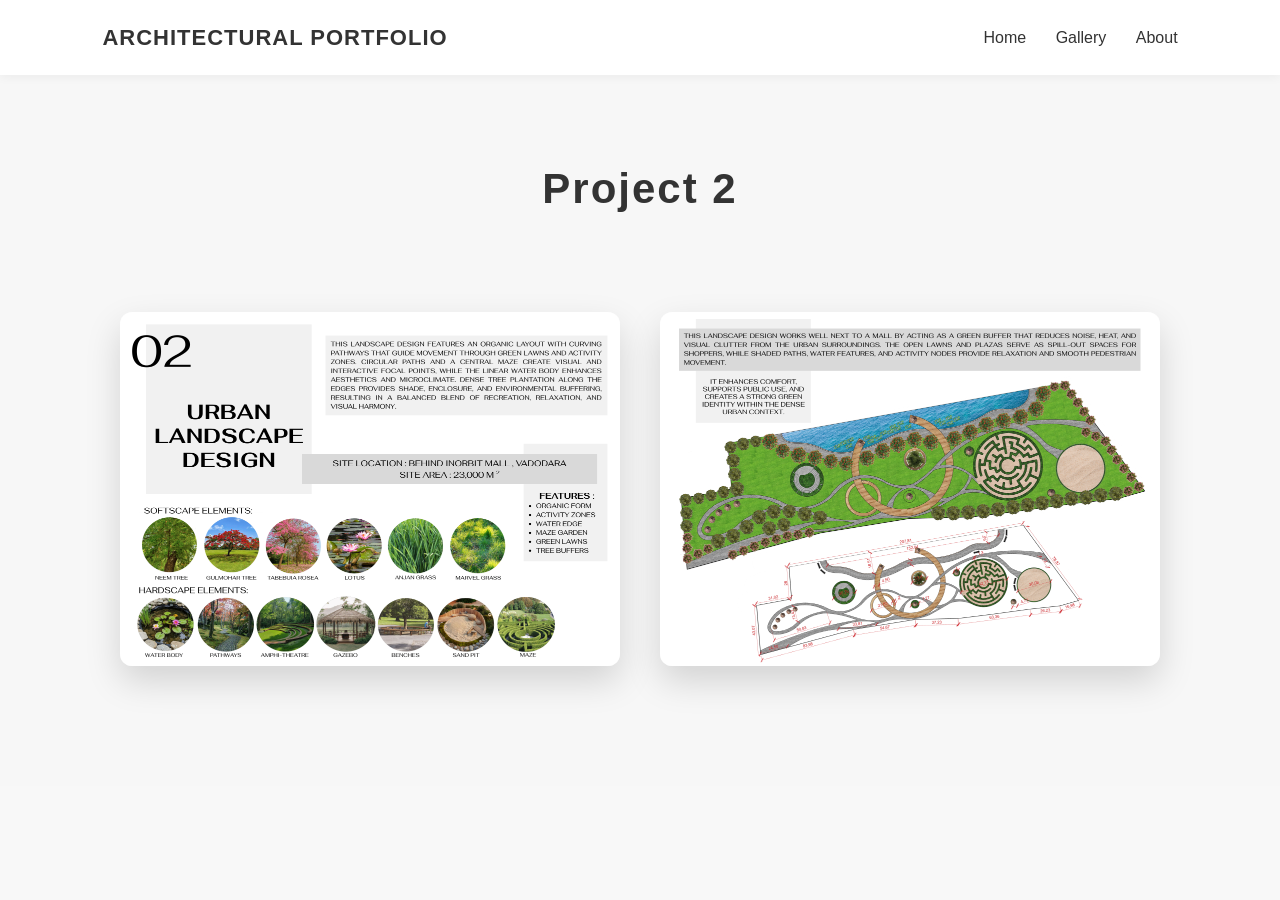
==== project1.html @ 454109f7 "Add files via upload" ====
<!DOCTYPE html>
<html lang="en">
<head>
<meta charset="UTF-8">
<title>Project 2</title>
<link rel="stylesheet" href="style.css">

<style>

/* gallery layout */
.project-gallery{
  display:flex;
  gap:40px;
  justify-content:center;
  padding:40px;
}

.project-gallery img{
  width:500px;
  border-radius:12px;
  cursor:pointer;
  transition:0.3s;
}

.project-gallery img:hover{
  transform:scale(1.03);
}

/* fullscreen viewer */

.lightbox{
  display:none;
  position:fixed;
  z-index:1000;
  left:0;
  top:0;
  width:100%;
  height:100%;
  background:rgba(0,0,0,0.9);
  justify-content:center;
  align-items:center;
}

.lightbox img{
  max-width:90%;
  max-height:90%;
}

.close{
  position:absolute;
  top:30px;
  right:50px;
  font-size:40px;
  color:white;
  cursor:pointer;
}

</style>

</head>

<body>

<header>
  <div class="logo">ARCHITECTURAL PORTFOLIO</div>
  <nav>
    <a href="index.html">Home</a>
    <a href="gallery.html">Gallery</a>
    <a href="index.html#about">About</a>
  </nav>
</header>

<section class="project-page">

<h1>Project 2</h1>

<div class="project-gallery">

<img src="PROJECT 02 - 01.png" onclick="openImage(this)">
<img src="PROJECT 1 PG-02.png" onclick="openImage(this)">

</div>

</section>


<!-- FULLSCREEN VIEWER -->

<div id="lightbox" class="lightbox">
<span class="close" onclick="closeImage()">&times;</span>
<img id="lightboxImg">
</div>


<script>

function openImage(img){
  document.getElementById("lightbox").style.display="flex";
  document.getElementById("lightboxImg").src=img.src;
}

function closeImage(){
  document.getElementById("lightbox").style.display="none";
}

</script>

</body>
</html>
---- style.css ----
/* =============================== */
/* GLOBAL RESET */
/* =============================== */

* {
  margin: 0;
  padding: 0;
  box-sizing: border-box;
}

body {
  font-family: 'Poppins', sans-serif;
  background: #f5f7f9;
  color: #111;
  scroll-behavior: smooth;
}

/* =============================== */
/* HEADER */
/* =============================== */

header {
  display: flex;
  justify-content: space-between;
  align-items: center;
  padding: 25px 8%;
  background: white;
  position: sticky;
  top: 0;
  z-index: 1000;
  box-shadow: 0 5px 20px rgba(0,0,0,0.05);
}

.logo {
  font-size: 22px;
  font-weight: 600;
  letter-spacing: 1px;
}

nav a {
  margin-left: 30px;
  text-decoration: none;
  color: #111;
  font-weight: 500;
  position: relative;
  transition: 0.3s ease;
}

nav a::after {
  content: "";
  position: absolute;
  width: 0%;
  height: 2px;
  left: 0;
  bottom: -5px;
  background: #2e5e6b;
  transition: 0.3s;
}

nav a:hover::after {
  width: 100%;
}

.active {
  color: #2e5e6b;
  font-weight: 600;
}

/* =============================== */
/* HERO SECTION */
/* =============================== */

.hero {
  height: 95vh;
  background: linear-gradient(rgba(0,0,0,0.45), rgba(0,0,0,0.45)),
              url("hero.jpg") center/cover no-repeat;
  display: flex;
  justify-content: center;
  align-items: center;
  text-align: center;
  color: white;
}

.hero-content {
  max-width: 800px;
}

.hero h1 {
  font-size: 55px;
  letter-spacing: 3px;
  font-weight: 700;
}

.hero p {
  margin-top: 20px;
  font-size: 18px;
  opacity: 0.9;
}

.hero button {
  margin-top: 30px;
  padding: 14px 30px;
  background: #2e5e6b;
  border: none;
  color: white;
  font-weight: 500;
  border-radius: 40px;
  cursor: pointer;
  transition: 0.3s ease;
}

.hero button:hover {
  background: #1e3f47;
  transform: translateY(-3px);
}

/* =============================== */
/* ABOUT SECTION */
/* =============================== */

.about {
  padding: 100px 15%;
  text-align: center;
  background: white;
}

.about h2 {
  font-size: 40px;
  margin-bottom: 30px;
}

.about p {
  line-height: 1.8;
  color: #555;
  font-size: 16px;
  max-width: 800px;
  margin: auto;
}

.about button {
  margin-top: 40px;
  padding: 12px 28px;
  border-radius: 30px;
  border: 2px solid #2e5e6b;
  background: transparent;
  color: #2e5e6b;
  cursor: pointer;
  transition: 0.3s;
}

.about button:hover {
  background: #2e5e6b;
  color: white;
}

/* =============================== */
/* FEATURED PROJECT SLIDER */
/* =============================== */

.featured-project {
  padding: 100px 0;
  background: #f4f6f8;
  text-align: center;
}

.project-container {
  position: relative;
  width: 75%;
  max-width: 1100px;
  margin: auto;
}

.featured-image {
  width: 100%;
  height: 550px;
  object-fit: cover;
  border-radius: 20px;
  box-shadow: 0 30px 60px rgba(0,0,0,0.15);
  transition: 0.4s ease;
}

.featured-image:hover {
  transform: scale(1.01);
}

.nav-btn {
  position: absolute;
  top: 50%;
  transform: translateY(-50%);
  background: rgba(255,255,255,0.9);
  border: none;
  width: 45px;
  height: 45px;
  border-radius: 50%;
  font-size: 20px;
  cursor: pointer;
  box-shadow: 0 10px 25px rgba(0,0,0,0.15);
  transition: 0.3s;
}

.nav-btn:hover {
  background: #2e5e6b;
  color: white;
}

.nav-btn.left {
  left: -25px;
}

.nav-btn.right {
  right: -25px;
}

.project-details {
  margin-top: 40px;
  max-width: 900px;
  margin-left: auto;
  margin-right: auto;
}

.project-details h3 {
  font-size: 28px;
  margin-bottom: 15px;
}

.project-details p {
  color: #555;
  line-height: 1.8;
  font-size: 16px;
}

/* =============================== */
/* PROJECT PREVIEW */
/* =============================== */

.projects {
  padding: 100px 0;
  text-align: center;
}

.projects h2 {
  font-size: 38px;
  margin-bottom: 40px;
}

.projects img {
  width: 70%;
  max-width: 900px;
  height: auto;
  border-radius: 20px;
  box-shadow: 0 25px 50px rgba(0,0,0,0.1);
}

/* =============================== */
/* 3D MODEL */
/* =============================== */

.model {
  padding: 100px 0;
  text-align: center;
  background: #f0f3f5;
}

.model h2 {
  font-size: 38px;
  margin-bottom: 40px;
}

.model img {
  width: 70%;
  border-radius: 20px;
  box-shadow: 0 25px 50px rgba(0,0,0,0.1);
}

/* =============================== */
/* VIDEO */
/* =============================== */

.video {
  padding: 100px 0;
  text-align: center;
}

.video h2 {
  font-size: 38px;
  margin-bottom: 40px;
}

.video iframe {
  border-radius: 20px;
  box-shadow: 0 25px 50px rgba(0,0,0,0.1);
}

/* =============================== */
/* SKILLS */
/* =============================== */

.skills {
  padding: 100px 0;
  text-align: center;
  background: white;
}

.skills h2 {
  font-size: 38px;
  margin-bottom: 50px;
}

.skill-icons {
  display: flex;
  justify-content: center;
  gap: 40px;
  flex-wrap: wrap;
}

.skill-icons div {
  padding: 20px 35px;
  background: #f4f6f8;
  border-radius: 40px;
  font-weight: 500;
  box-shadow: 0 10px 25px rgba(0,0,0,0.05);
  transition: 0.3s;
}

.skill-icons div:hover {
  transform: translateY(-5px);
  background: #2e5e6b;
  color: white;
}

/* =============================== */
/* FOOTER */
/* =============================== */

footer {
  background: #111;
  color: white;
  text-align: center;
  padding: 50px 20px;
  margin-top: 80px;
}

/* =============================== */
/* RESPONSIVE */
/* =============================== */

@media(max-width: 768px){
  .hero h1 {
    font-size: 35px;
  }

  .project-container {
    width: 90%;
  }

  .featured-image {
    width: 100%;
  height: 60vh;        /* responsive height */
  max-height: 550px;   /* prevents too tall */
  object-fit: cover;
  border-radius: 20px;
  box-shadow: 0 30px 60px rgba(0,0,0,0.15);
  }

  .projects img,
  .model img {
    width: 90%;
  }
}

.project-link {
  text-align: center;
  margin: 80px 0 40px 0;
}

.project-link a {
  text-decoration: none;
}

.project-link h2 {
  font-size: 36px;
  color: #111;
  display: inline-block;
  position: relative;
  transition: 0.3s;
}

.project-link h2::after {
  content: "";
  position: absolute;
  width: 0%;
  height: 3px;
  left: 0;
  bottom: -8px;
  background: #2e5e6b;
  transition: 0.3s;
}

.project-link h2:hover {
  color: #2e5e6b;
}

.project-link h2:hover::after {
  width: 100%;
}
img {
  max-width: 100%;
  height: auto;
}
/* ============================= */
/* RESPONSIVE DESIGN */
/* ============================= */

@media (max-width: 1024px) {
  .project-container {
    width: 90%;
  }

  .hero h1 {
    font-size: 40px;
  }
}

@media (max-width: 768px) {

  /* Navbar */
  header {
    flex-direction: column;
    padding: 20px;
  }

  nav {
    margin-top: 10px;
  }

  nav a {
    margin: 0 10px;
  }

  /* Hero */
  .hero {
    height: 80vh;
    padding: 20px;
  }

  .hero h1 {
    font-size: 30px;
  }

  .hero p {
    font-size: 14px;
  }

  /* Slider */
  .featured-image {
    height: 300px;
  }

  .nav-btn {
    width: 35px;
    height: 35px;
    font-size: 16px;
  }

  .nav-btn.left {
    left: 5px;
  }

  .nav-btn.right {
    right: 5px;
  }

  /* Sections spacing */
  .about,
  .projects,
  .model,
  .video,
  .skills {
    padding: 60px 20px;
  }

  .project-details h3 {
    font-size: 20px;
  }

  .project-details p {
    font-size: 14px;
  }

  iframe {
    width: 100%;
    height: 250px;
  }
}
/* Reset */
* {
  margin: 0;
  padding: 0;
  box-sizing: border-box;
}

/* Body */
body {
  font-family: 'Poppins', sans-serif;
  background-color: #f8f8f8;
  color: #333;
  line-height: 1.6;
}

/* Header */
header {
  display: flex;
  justify-content: space-between;
  align-items: center;
  padding: 20px 8%;
  background: white;
  box-shadow: 0 2px 10px rgba(0,0,0,0.05);
  position: sticky;
  top: 0;
  z-index: 1000;
}

.logo {
  font-size: 22px;
  font-weight: 700;
  letter-spacing: 1px;
}

nav a {
  text-decoration: none;
  color: #333;
  margin-left: 25px;
  font-weight: 500;
  transition: 0.3s ease;
}

nav a:hover,
nav a.active {
  color: #b68c5a;
}

/* Gallery Section */
.gallery-page {
  padding: 60px 8%;
  text-align: center;
}

.gallery-page h1 {
  font-size: 36px;
  margin-bottom: 40px;
  font-weight: 600;
}

/* Grid Layout */
.gallery-grid {
  display: grid;
  grid-template-columns: repeat(auto-fit, minmax(280px, 1fr));
  gap: 30px;
}

/* Project Card */
.project-card {
  background: white;
  border-radius: 12px;
  overflow: hidden;
  box-shadow: 0 8px 20px rgba(0,0,0,0.05);
  transition: transform 0.3s ease, box-shadow 0.3s ease;
}

.project-card img {
  width: 100%;
  height: 220px;
  object-fit: cover;
}

.project-card h3 {
  margin: 15px 0 5px;
  font-weight: 600;
}

.project-card p {
  color: #777;
  font-size: 14px;
  margin-bottom: 15px;
}

.project-card a {
  display: inline-block;
  margin-bottom: 20px;
  text-decoration: none;
  color: #b68c5a;
  font-weight: 500;
  transition: 0.3s ease;
}

.project-card a:hover {
  text-decoration: underline;
}

/* Hover Effect */
.project-card:hover {
  transform: translateY(-8px);
  box-shadow: 0 12px 25px rgba(0,0,0,0.1);
}

/* Footer */
footer {
  text-align: center;
  padding: 30px 10%;
  background: white;
  margin-top: 60px;
  font-size: 14px;
  color: #666;
}

/* Responsive Adjustments */
@media (max-width: 768px) {
  header {
    flex-direction: column;
  }

  nav {
    margin-top: 10px;
  }

  nav a {
    margin: 0 10px;
  }

  .gallery-page h1 {
    font-size: 28px;
  }
}
/* PROJECT 1 PAGE */

.project-page{
  padding:80px 60px;
  background:#f7f7f7;
  text-align:center;
}

.project-page h1{
  font-family:'Poppins', sans-serif;
  font-size:42px;
  margin-bottom:50px;
  letter-spacing:2px;
}

/* image container */

.project-gallery{
  display:grid;
  grid-template-columns:repeat(auto-fit, minmax(400px,1fr));
  gap:40px;
  max-width:1200px;
  margin:auto;
}

/* images */

.project-gallery img{
  width:100%;
  height:auto;
  border-radius:12px;
  box-shadow:0 15px 35px rgba(0,0,0,0.15);
  transition:transform 0.4s ease, box-shadow 0.4s ease;
  cursor:pointer;
}

/* hover effect */

.project-gallery img:hover{
  transform:scale(1.05);
  box-shadow:0 20px 45px rgba(0,0,0,0.25);
}

/* responsive for mobile */

@media (max-width:768px){
  
.project-page{
  padding:60px 20px;
}

.project-gallery{
  grid-template-columns:1fr;
}

.project-page h1{
  font-size:32px;
}

}
.project-link p{
  font-size:30px;
  margin-top:8px;
  font-weight:500;
  letter-spacing:1px;
}
.hero{
height:100vh;
background-image: url("MAINSS.jpg.jpeg");
background-size: cover;
background-position: center;
display:flex;
align-items:center;
justify-content:center;
text-align:center;
color:white;
}
.hero::before{
content:"";
position:absolute;
top:0;
left:0;
width:100%;
height:100%;
background:rgba(0,0,0,0.35);
}

.hero-content{
position:relative;
z-index:2;
}
.about-section{
    padding:80px 20px;
    text-align:center;
    max-width:900px;
    margin:auto;
}

.cv-container{
    margin-bottom:40px;
}

.cv-button{
    display:inline-block;
    padding:14px 35px;
    border:2px solid black;
    text-decoration:none;
    font-weight:500;
    letter-spacing:1px;
    color:black;
    transition:0.3s;
}

.cv-button:hover{
    background:black;
    color:white;
}

.about-section p{
    line-height:1.8;
    font-size:15px;
    color:#444;
}
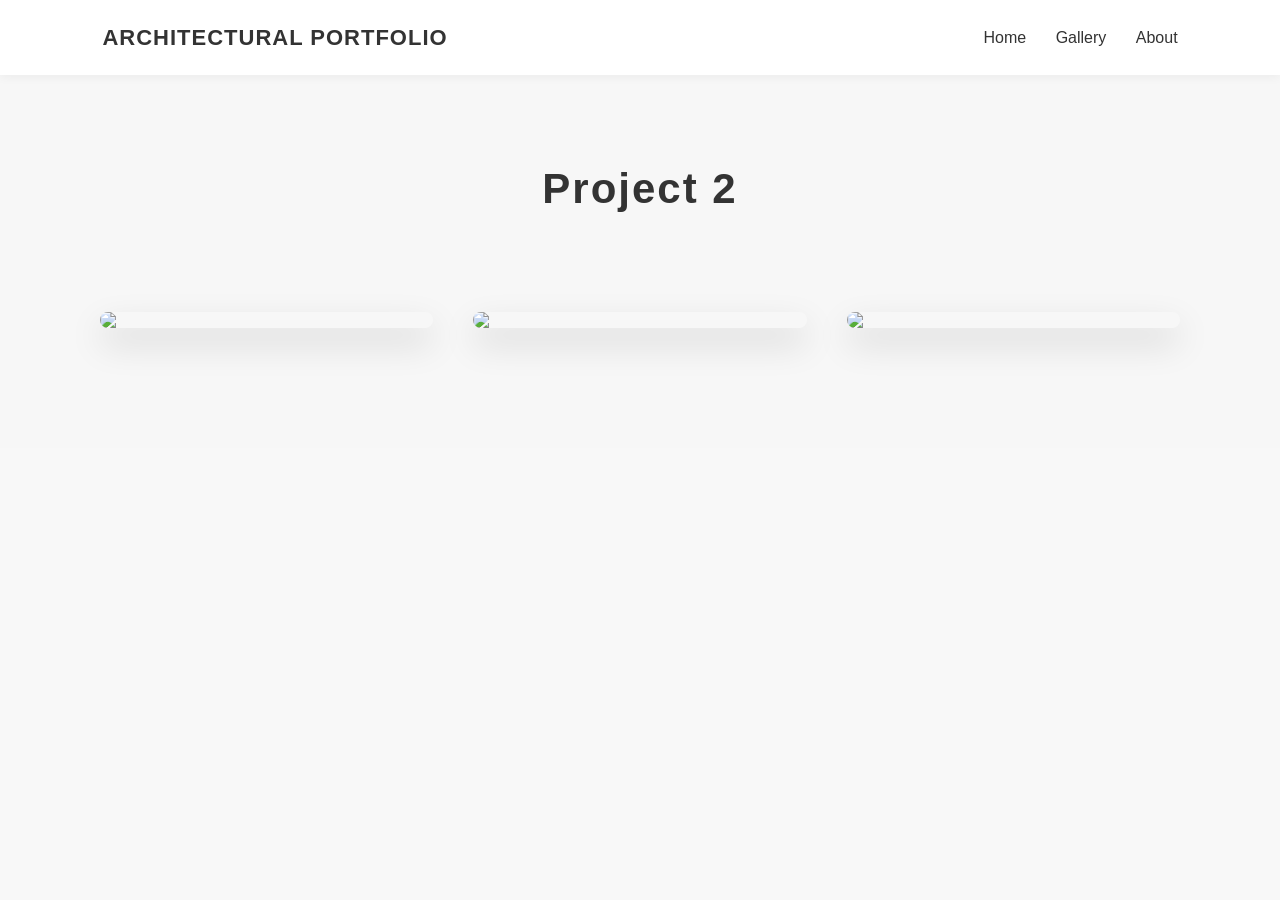
==== commit 460f748a: "Update project1.html" ====
--- a/project1.html
+++ b/project1.html
@@ -77,8 +77,9 @@
 
 <div class="project-gallery">
 
-<img src="PROJECT 02 - 01.png" onclick="openImage(this)">
-<img src="PROJECT 1 PG-02.png" onclick="openImage(this)">
+<img src="PROJECT 02 - 01 (1).png" onclick="openImage(this)">
+<img src="PROJECT 02 - 02.png" onclick="openImage(this)">
+<img src="PROJECT 02 - 03.png" onclick="openImage(this)">
 
 </div>
 
@@ -107,4 +108,4 @@
 </script>
 
 </body>
-</html>+</html>
--- a/style.css
+++ b/style.css
@@ -753,4 +753,70 @@
     line-height:1.8;
     font-size:15px;
     color:#444;
-}+}
+.cv-container{
+  display:flex;
+  justify-content:center;
+  align-items:center;
+  margin-bottom:40px;
+}
+
+
+/* PROFILE SECTION LAYOUT */
+
+.profile-container{
+  display:flex;
+  align-items:center;
+  justify-content:center;
+  gap:60px;
+  max-width:1100px;
+  margin:auto;
+}
+
+.profile-image img{
+  width:220px;
+  height:auto;
+  border-radius:12px;
+  display:block;
+}
+
+/* profile text */
+
+.profile-info{
+  max-width:600px;
+}
+
+.profile-tag{
+  font-size:12px;
+  letter-spacing:2px;
+  color:#777;
+  margin-bottom:10px;
+}
+
+.profile-info h2{
+  font-size:32px;
+  margin-bottom:5px;
+}
+
+.profile-info h4{
+  font-weight:500;
+  color:#555;
+  margin-bottom:15px;
+}
+
+.profile-desc{
+  line-height:1.8;
+  color:#444;
+  margin-bottom:20px;
+}
+
+.contact-info p{
+  margin:5px 0;
+}
+
+.cv-btn{
+  display:inline-block;
+  margin-top:15px;
+  text-decoration:none;
+  font-weight:500;
+}
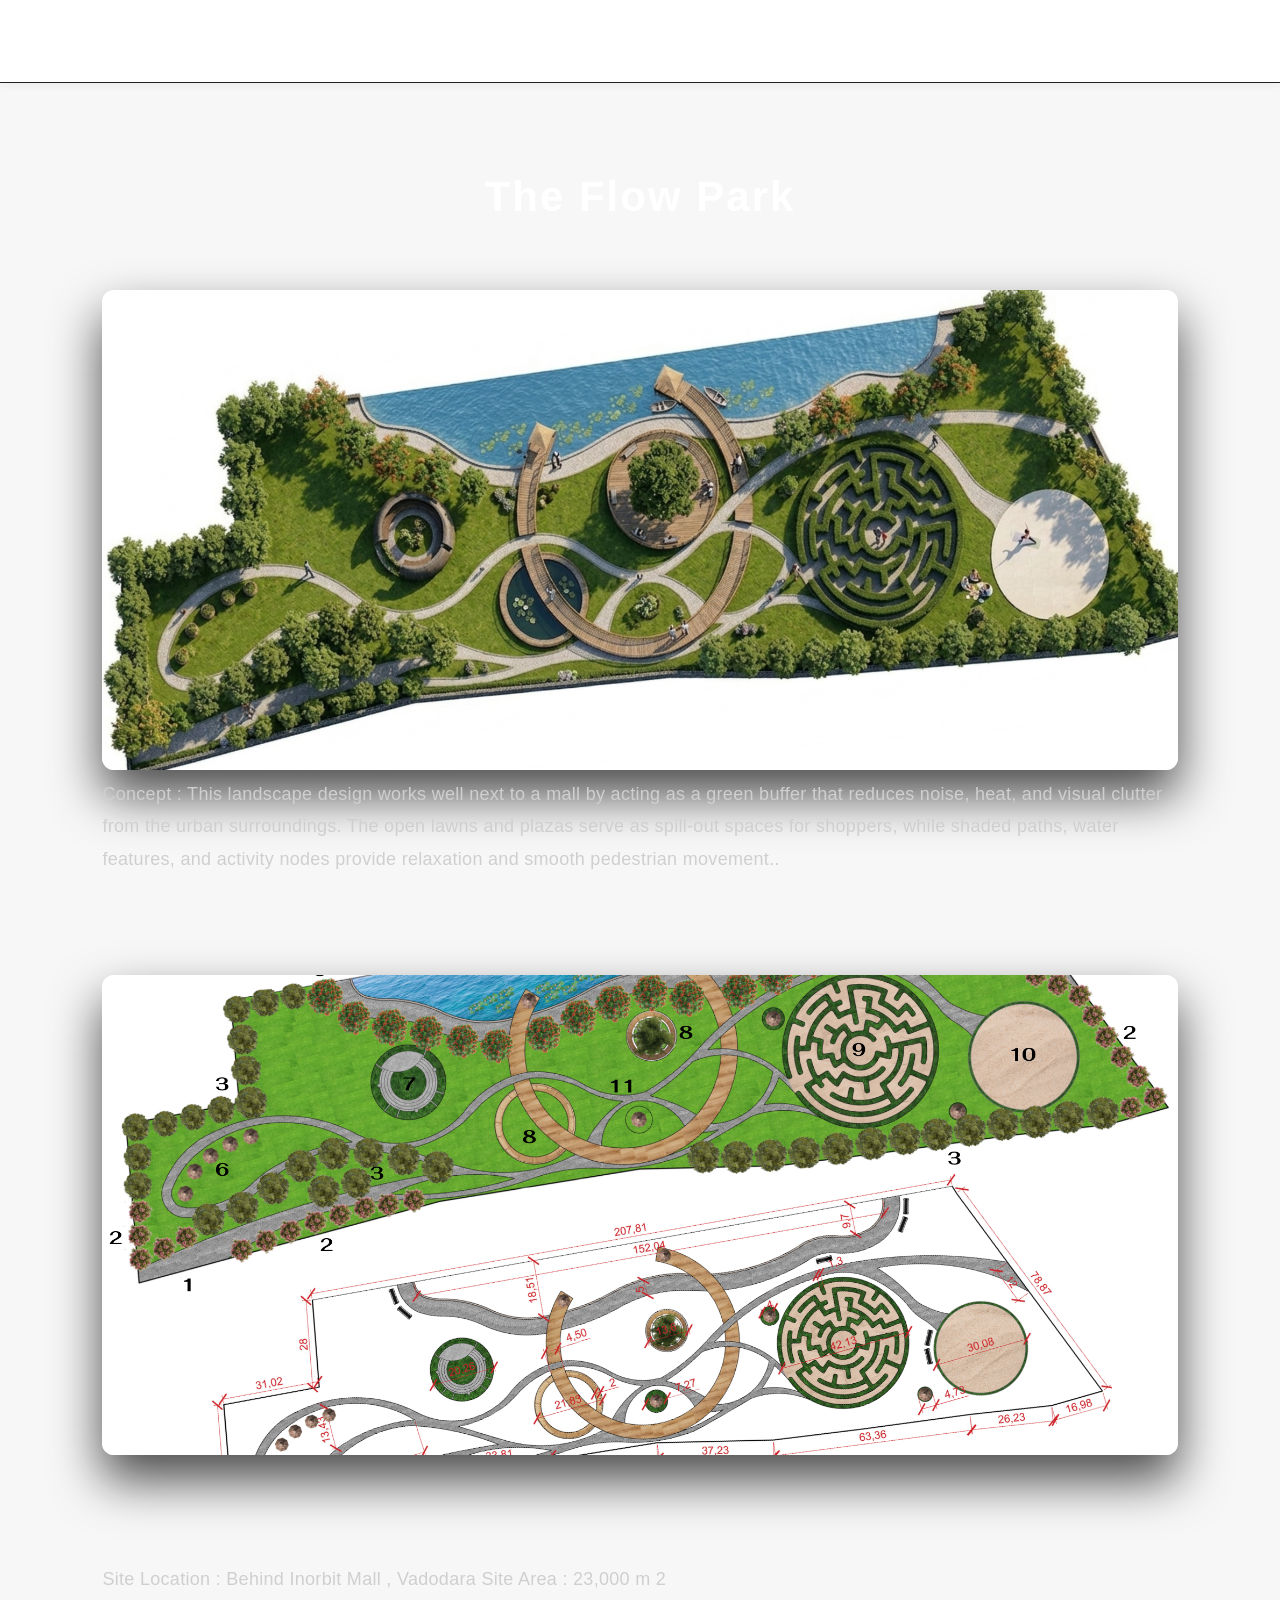
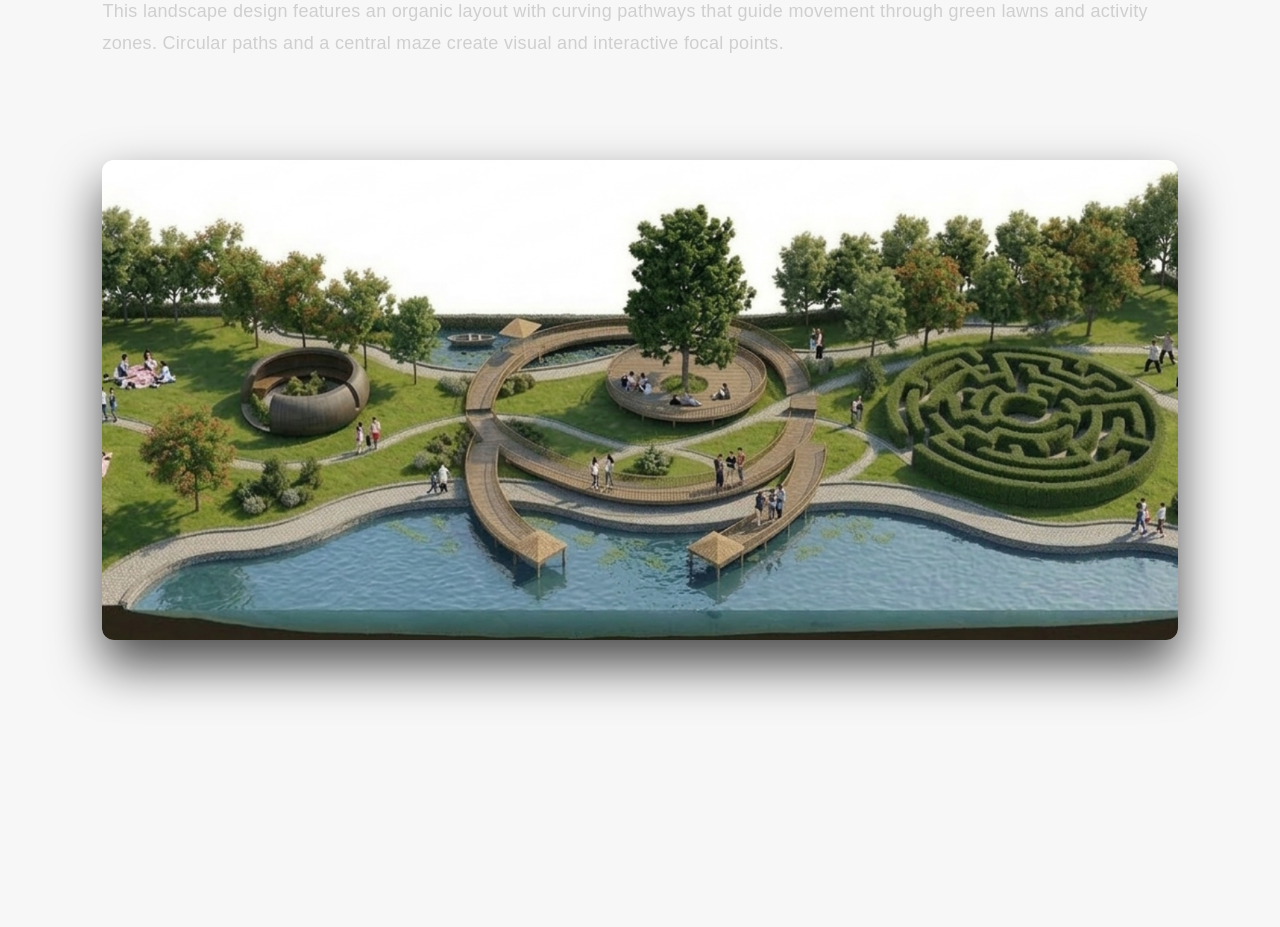
==== commit 0d236c9c: "Update project1.html" ====
--- a/project1.html
+++ b/project1.html
@@ -1,111 +1,239 @@
-
 <!DOCTYPE html>
 <html lang="en">
+
 <head>
+
 <meta charset="UTF-8">
-<title>Project 2</title>
+<title>The Flow Park</title>
+
 <link rel="stylesheet" href="style.css">
 
 <style>
 
-/* gallery layout */
-.project-gallery{
-  display:flex;
-  gap:40px;
-  justify-content:center;
-  padding:40px;
-}
-
-.project-gallery img{
-  width:500px;
-  border-radius:12px;
-  cursor:pointer;
-  transition:0.3s;
-}
-
-.project-gallery img:hover{
-  transform:scale(1.03);
-}
-
-/* fullscreen viewer */
-
-.lightbox{
-  display:none;
-  position:fixed;
-  z-index:1000;
-  left:0;
-  top:0;
-  width:100%;
-  height:100%;
-  background:rgba(0,0,0,0.9);
-  justify-content:center;
-  align-items:center;
-}
-
-.lightbox img{
-  max-width:90%;
-  max-height:90%;
-}
-
-.close{
-  position:absolute;
-  top:30px;
-  right:50px;
-  font-size:40px;
-  color:white;
-  cursor:pointer;
+/* PAGE */
+
+body{
+margin:0;
+font-family:'Poppins',sans-serif;
+background:#0f1115;
+color:white;
+}
+
+
+/* HEADER */
+
+header{
+display:flex;
+justify-content:space-between;
+align-items:center;
+padding:25px 8%;
+border-bottom:1px solid #222;
+}
+
+.logo{
+font-size:20px;
+letter-spacing:2px;
+}
+
+nav a{
+color:white;
+text-decoration:none;
+font-size:16px;
+}
+
+
+/* PROJECT PAGE */
+
+.project-page{
+padding:80px 8%;
+text-align:center;
+}
+
+.project-page h1{
+font-size:42px;
+margin-bottom:60px;
+}
+
+
+/* CONTENT LAYOUT */
+
+.project-content{
+max-width:1100px;
+margin:auto;
+display:flex;
+flex-direction:column;
+gap:70px;
+text-align:left;
+}
+
+
+/* TEXT */
+
+.project-block p{
+font-size:18px;
+line-height:1.8;
+color:#cfcfcf;
+letter-spacing:0.3px;
+}
+
+
+/* IMAGE */
+
+.project-block img{
+width:100%;
+border-radius:12px;
+cursor:pointer;
+box-shadow:0 25px 50px rgba(0,0,0,0.7);
+transition:0.4s;
+}
+
+.project-block img:hover{
+transform:scale(1.02);
+}
+
+
+/* FULLSCREEN IMAGE VIEWER */
+
+#imageViewer{
+position:fixed;
+top:0;
+left:0;
+width:100%;
+height:100%;
+background:rgba(0,0,0,0.95);
+display:none;
+justify-content:center;
+align-items:center;
+z-index:999;
+}
+
+#viewerImg{
+max-width:90%;
+max-height:90%;
+border-radius:10px;
+}
+
+#closeBtn{
+position:absolute;
+top:30px;
+right:40px;
+font-size:40px;
+color:white;
+cursor:pointer;
 }
 
 </style>
 
 </head>
 
+
 <body>
 
+
 <header>
-  <div class="logo">ARCHITECTURAL PORTFOLIO</div>
-  <nav>
-    <a href="index.html">Home</a>
-    <a href="gallery.html">Gallery</a>
-    <a href="index.html#about">About</a>
-  </nav>
+
+<div class="logo">ARCHITECTURAL PORTFOLIO</div>
+
+<nav>
+<a href="index.html">Home</a>
+</nav>
+
 </header>
 
+
+
 <section class="project-page">
 
-<h1>Project 2</h1>
-
-<div class="project-gallery">
-
-<img src="PROJECT 02 - 01 (1).png" onclick="openImage(this)">
-<img src="PROJECT 02 - 02.png" onclick="openImage(this)">
-<img src="PROJECT 02 - 03.png" onclick="openImage(this)">
-
-</div>
+<h1>The Flow Park</h1>
+
+
+<div class="project-content">
+
+
+<!-- TEXT -->
+
+
+
+
+<!-- IMAGE -->
+
+<div class="project-block">
+
+<img src="PROJECT 02 - 01 (2).png" onclick="openImage(this.src)">
+
+
+<div class="project-block">
+
+<p>
+Concept : This landscape design works well next to a mall by acting as a green buffer that reduces noise, heat, and visual clutter from the urban surroundings. The open lawns and plazas serve as spill-out spaces for shoppers, while shaded paths, water features, and activity nodes provide relaxation and smooth pedestrian movement..
+</p>
+
+</div>
+<div class="project-block">
+
+<img src="PROJECT 02 - 02 (1).png" onclick="openImage(this.src)">
+
+</div>
+
+
+<!-- TEXT -->
+
+<div class="project-block">
+
+<p>
+Site Location : Behind Inorbit Mall , Vadodara
+Site Area : 23,000 m 2
+</p>
+
+
+
+
+<p>
+This landscape design features an organic layout with curving pathways that guide movement through green lawns and activity zones. Circular paths and a central maze create visual and interactive focal points.
+</p>
+
+
+</div>
+
+
+<!-- IMAGE -->
+
+<div class="project-block">
+
+<img src="PROJECT 02 - 03 (1).png" onclick="openImage(this.src)">
+
+</div>
+
 
 </section>
 
 
-<!-- FULLSCREEN VIEWER -->
-
-<div id="lightbox" class="lightbox">
-<span class="close" onclick="closeImage()">&times;</span>
-<img id="lightboxImg">
-</div>
+
+<!-- FULLSCREEN IMAGE VIEWER -->
+
+<div id="imageViewer">
+
+<span id="closeBtn" onclick="closeImage()">✕</span>
+
+<img id="viewerImg">
+
+</div>
+
 
 
 <script>
 
-function openImage(img){
-  document.getElementById("lightbox").style.display="flex";
-  document.getElementById("lightboxImg").src=img.src;
+function openImage(src){
+document.getElementById("imageViewer").style.display="flex";
+document.getElementById("viewerImg").src=src;
 }
 
 function closeImage(){
-  document.getElementById("lightbox").style.display="none";
+document.getElementById("imageViewer").style.display="none";
 }
 
 </script>
+
 
 </body>
 </html>
--- a/style.css
+++ b/style.css
@@ -157,100 +157,170 @@
 /* FEATURED PROJECT SLIDER */
 /* =============================== */
 
-.featured-project {
-  padding: 100px 0;
-  background: #f4f6f8;
-  text-align: center;
-}
-
-.project-container {
-  position: relative;
-  width: 75%;
-  max-width: 1100px;
-  margin: auto;
-}
-
-.featured-image {
-  width: 100%;
-  height: 550px;
-  object-fit: cover;
-  border-radius: 20px;
-  box-shadow: 0 30px 60px rgba(0,0,0,0.15);
-  transition: 0.4s ease;
-}
-
-.featured-image:hover {
-  transform: scale(1.01);
-}
-
-.nav-btn {
-  position: absolute;
-  top: 50%;
-  transform: translateY(-50%);
-  background: rgba(255,255,255,0.9);
-  border: none;
-  width: 45px;
-  height: 45px;
-  border-radius: 50%;
-  font-size: 20px;
-  cursor: pointer;
-  box-shadow: 0 10px 25px rgba(0,0,0,0.15);
-  transition: 0.3s;
-}
-
-.nav-btn:hover {
-  background: #2e5e6b;
-  color: white;
-}
-
-.nav-btn.left {
-  left: -25px;
-}
-
-.nav-btn.right {
-  right: -25px;
-}
-
-.project-details {
-  margin-top: 40px;
-  max-width: 900px;
-  margin-left: auto;
-  margin-right: auto;
-}
-
-.project-details h3 {
-  font-size: 28px;
-  margin-bottom: 15px;
-}
-
-.project-details p {
-  color: #555;
-  line-height: 1.8;
-  font-size: 16px;
+
+ /* FEATURED PROJECT SECTION */
+
+/* ========================= */
+/* PREMIUM PROJECT SECTION */
+/* ========================= */
+
+/* ============================= */
+/* PREMIUM ARCHITECTURE PROJECTS */
+/* ============================= */
+
+.projects-section{
+background:#0f1115;
+padding:120px 8%;
+color:white;
+}
+
+/* project block */
+
+.project-block{
+margin-bottom:100px;
+}
+
+/* header row */
+
+.project-header{
+display:flex;
+align-items:center;
+justify-content:space-between;
+margin-bottom:25px;
+border-bottom:1px solid rgba(255,255,255,0.15);
+padding-bottom:15px;
+}
+
+/* year */
+
+.project-header .year{
+font-size:14px;
+opacity:.6;
+letter-spacing:1px;
+}
+
+/* title */
+
+.project-header h2{
+font-size:28px;
+font-weight:500;
+}
+
+/* arrow */
+
+.project-header .arrow{
+font-size:26px;
+opacity:.6;
+transition:transform .4s ease;
+}
+
+/* image */
+
+.project-block img{
+width:100%;
+height:480px;
+object-fit:cover;
+border-radius:10px;
+transition:transform 1s ease;
+}
+
+/* hover animation */
+
+.project-block:hover img{
+transform:scale(1.04);
+}
+
+.project-block:hover .arrow{
+transform:translateX(8px);
+}
+
+/* responsive */
+
+@media(max-width:900px){
+
+.project-block img{
+height:320px;
+}
+
+.project-header h2{
+font-size:22px;
+}
+
 }
 
 /* =============================== */
 /* PROJECT PREVIEW */
 /* =============================== */
 
-.projects {
-  padding: 100px 0;
-  text-align: center;
-}
-
-.projects h2 {
-  font-size: 38px;
-  margin-bottom: 40px;
-}
-
-.projects img {
-  width: 70%;
-  max-width: 900px;
-  height: auto;
-  border-radius: 20px;
-  box-shadow: 0 25px 50px rgba(0,0,0,0.1);
-}
-
+/* PROJECT SECTION */
+
+.projects-section{
+padding:100px 10%;
+background:#f7f7f7;
+}
+
+.projects-title{
+font-size:38px;
+margin-bottom:50px;
+text-align:center;
+}
+
+/* GRID */
+
+.projects-grid{
+display:grid;
+grid-template-columns:repeat(auto-fit,minmax(300px,1fr));
+gap:40px;
+}
+
+/* CARD */
+
+.project-card{
+background:white;
+border-radius:18px;
+overflow:hidden;
+text-decoration:none;
+color:black;
+box-shadow:0 20px 40px rgba(0,0,0,0.08);
+transition:all 0.35s ease;
+}
+
+/* IMAGE */
+
+.project-card img{
+width:100%;
+height:260px;
+object-fit:cover;
+transition:transform 0.5s ease;
+}
+
+/* TEXT */
+
+.card-info{
+padding:20px;
+text-align:left;
+}
+
+.card-info h3{
+font-size:20px;
+margin-bottom:6px;
+}
+
+.card-info p{
+font-size:14px;
+color:#666;
+}
+
+/* HOVER EFFECT */
+
+.project-card:hover{
+transform:translateY(-10px);
+box-shadow:0 30px 60px rgba(0,0,0,0.15);
+}
+
+.project-card:hover img{
+transform:scale(1.08);
+}
 /* =============================== */
 /* 3D MODEL */
 /* =============================== */
@@ -820,3 +890,86 @@
   text-decoration:none;
   font-weight:500;
 }
+.project-gallery{
+  display:flex;
+  flex-wrap:wrap;
+  gap:40px;
+  justify-content:center;
+  padding:40px;
+}
+
+.project-gallery img{
+  width:420px;
+  max-width:100%;
+  border-radius:12px;
+  cursor:pointer;
+  transition:0.3s;
+}
+/* PROJECT ANIMATION */
+
+.project-card{
+opacity:0;
+transform:translateY(60px);
+transition:all 0.8s ease;
+}
+
+/* when visible */
+
+.project-card.show{
+opacity:1;
+transform:translateY(0);
+}
+
+/* image zoom */
+
+.project-card img{
+transition:transform .7s ease;
+}
+
+.project-card:hover img{
+transform:scale(1.08);
+}
+
+/* arrow animation */
+
+.project-content span{
+display:inline-block;
+transition:transform .3s ease;
+}
+
+.project-card:hover span{
+transform:translateX(6px);
+}
+/* PROJECT SCROLL ANIMATION */
+
+.project-item{
+opacity:0;
+transform:translateY(80px);
+transition:all .9s ease;
+}
+
+.project-item.show{
+opacity:1;
+transform:translateY(0);
+}
+
+/* image hover animation */
+
+.project-item img{
+transition:transform 1s ease;
+}
+
+.project-item:hover img{
+transform:scale(1.05);
+}
+
+.project-item{
+opacity:0;
+transform:translateY(80px);
+transition:all .9s ease;
+}
+
+.project-item.show{
+opacity:1;
+transform:translateY(0);
+}
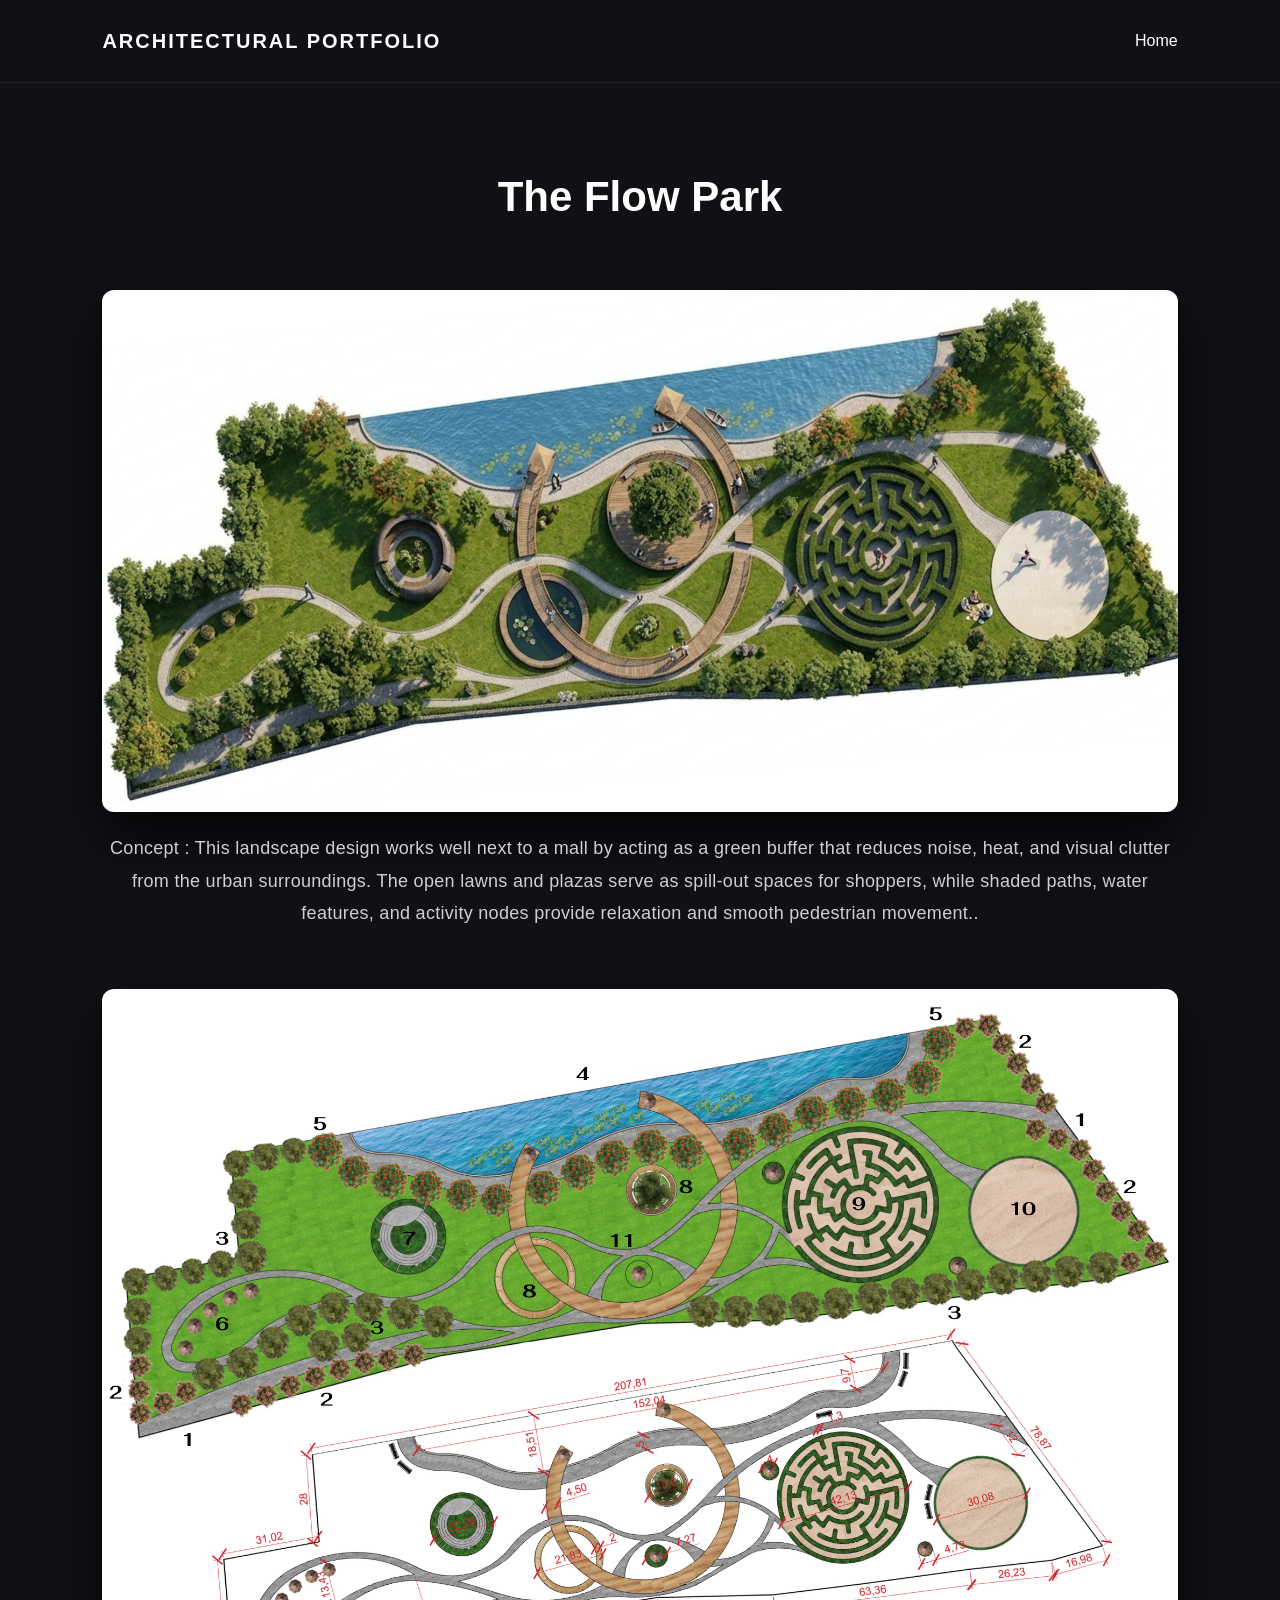
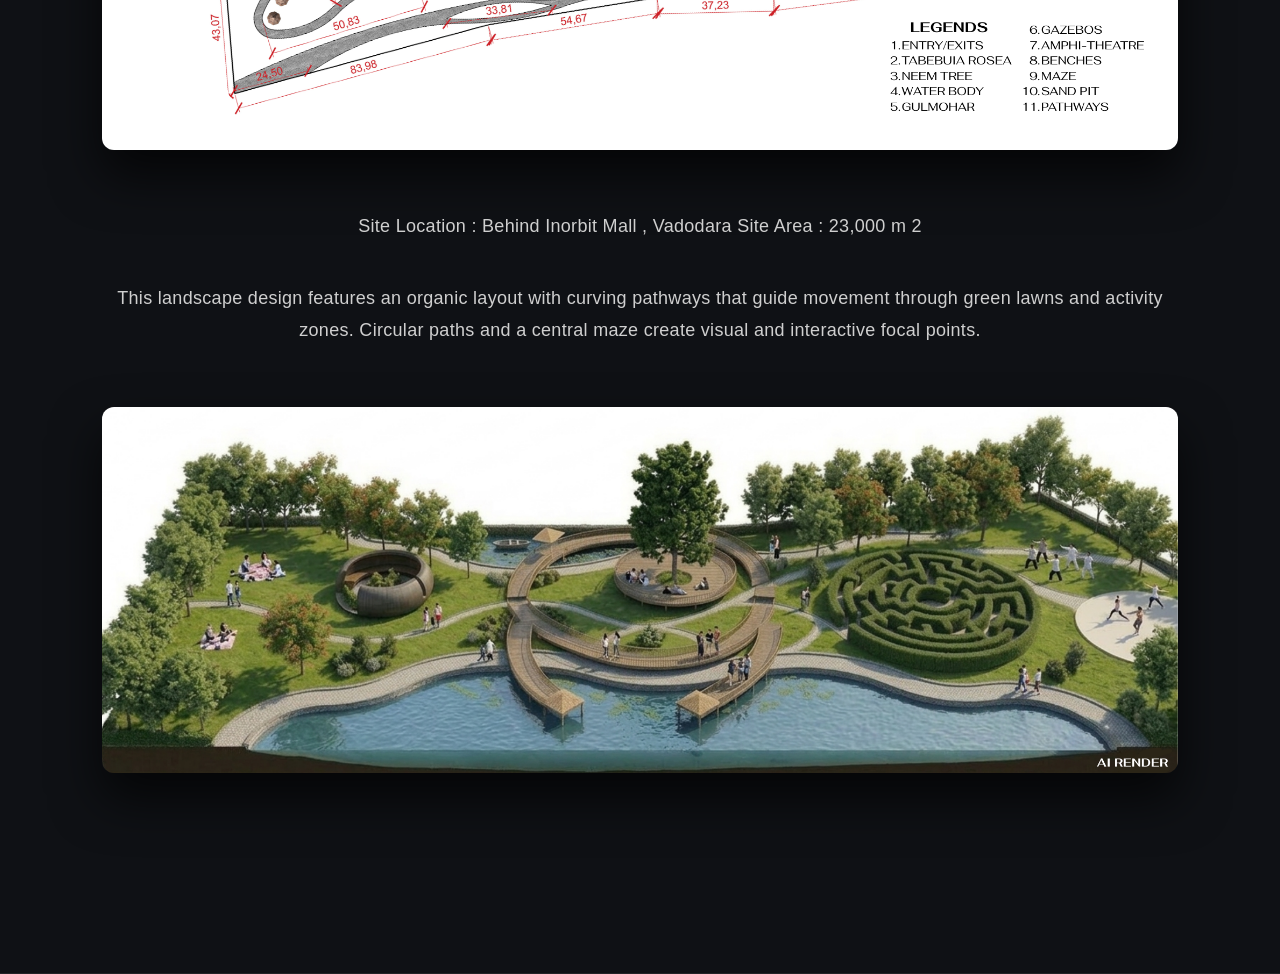
==== commit e57eaf5e: "Update project1.html" ====
--- a/project1.html
+++ b/project1.html
@@ -171,7 +171,7 @@
 </div>
 <div class="project-block">
 
-<img src="PROJECT 02 - 02 (1).png" onclick="openImage(this.src)">
+<img src="PROJECT 02 - 02 (1).png" class="small-image2" onclick="openImage(this.src)">
 
 </div>
 
--- a/style.css
+++ b/style.css
@@ -1,783 +1,101 @@
-/* =============================== */
-/* GLOBAL RESET */
-/* =============================== */
-
-* {
-  margin: 0;
-  padding: 0;
-  box-sizing: border-box;
-}
-
-body {
-  font-family: 'Poppins', sans-serif;
-  background: #f5f7f9;
-  color: #111;
-  scroll-behavior: smooth;
-}
-
-/* =============================== */
-/* HEADER */
-/* =============================== */
-
-header {
-  display: flex;
-  justify-content: space-between;
-  align-items: center;
-  padding: 25px 8%;
-  background: white;
-  position: sticky;
-  top: 0;
-  z-index: 1000;
-  box-shadow: 0 5px 20px rgba(0,0,0,0.05);
-}
-
-.logo {
-  font-size: 22px;
-  font-weight: 600;
-  letter-spacing: 1px;
-}
-
-nav a {
-  margin-left: 30px;
-  text-decoration: none;
-  color: #111;
-  font-weight: 500;
-  position: relative;
-  transition: 0.3s ease;
-}
-
-nav a::after {
-  content: "";
-  position: absolute;
-  width: 0%;
-  height: 2px;
-  left: 0;
-  bottom: -5px;
-  background: #2e5e6b;
-  transition: 0.3s;
-}
-
-nav a:hover::after {
-  width: 100%;
-}
-
-.active {
-  color: #2e5e6b;
-  font-weight: 600;
-}
-
-/* =============================== */
-/* HERO SECTION */
-/* =============================== */
-
-.hero {
-  height: 95vh;
-  background: linear-gradient(rgba(0,0,0,0.45), rgba(0,0,0,0.45)),
-              url("hero.jpg") center/cover no-repeat;
-  display: flex;
-  justify-content: center;
-  align-items: center;
-  text-align: center;
-  color: white;
-}
-
-.hero-content {
-  max-width: 800px;
-}
-
-.hero h1 {
-  font-size: 55px;
-  letter-spacing: 3px;
-  font-weight: 700;
-}
-
-.hero p {
-  margin-top: 20px;
-  font-size: 18px;
-  opacity: 0.9;
-}
-
-.hero button {
-  margin-top: 30px;
-  padding: 14px 30px;
-  background: #2e5e6b;
-  border: none;
-  color: white;
-  font-weight: 500;
-  border-radius: 40px;
-  cursor: pointer;
-  transition: 0.3s ease;
-}
-
-.hero button:hover {
-  background: #1e3f47;
-  transform: translateY(-3px);
-}
-
-/* =============================== */
-/* ABOUT SECTION */
-/* =============================== */
-
-.about {
-  padding: 100px 15%;
-  text-align: center;
-  background: white;
-}
-
-.about h2 {
-  font-size: 40px;
-  margin-bottom: 30px;
-}
-
-.about p {
-  line-height: 1.8;
-  color: #555;
-  font-size: 16px;
-  max-width: 800px;
-  margin: auto;
-}
-
-.about button {
-  margin-top: 40px;
-  padding: 12px 28px;
-  border-radius: 30px;
-  border: 2px solid #2e5e6b;
-  background: transparent;
-  color: #2e5e6b;
-  cursor: pointer;
-  transition: 0.3s;
-}
-
-.about button:hover {
-  background: #2e5e6b;
-  color: white;
-}
-
-/* =============================== */
-/* FEATURED PROJECT SLIDER */
-/* =============================== */
-
-
- /* FEATURED PROJECT SECTION */
-
-/* ========================= */
-/* PREMIUM PROJECT SECTION */
-/* ========================= */
-
-/* ============================= */
-/* PREMIUM ARCHITECTURE PROJECTS */
-/* ============================= */
-
-.projects-section{
+/* =========================
+GLOBAL RESET
+========================= */
+
+*{
+margin:0;
+padding:0;
+box-sizing:border-box;
+}
+
+body{
+font-family:'Poppins',sans-serif;
 background:#0f1115;
-padding:120px 8%;
-color:white;
-}
-
-/* project block */
-
-.project-block{
-margin-bottom:100px;
-}
-
-/* header row */
-
-.project-header{
+color:#e5e5e5;
+line-height:1.6;
+scroll-behavior:smooth;
+}
+
+img{
+max-width:100%;
+display:block;
+}
+
+/* =========================
+SECTION DIVIDERS
+========================= */
+
+section{
+border-bottom:1px solid rgba(255,255,255,0.08);
+}
+
+/* =========================
+HEADER
+========================= */
+
+header{
 display:flex;
+justify-content:space-between;
 align-items:center;
-justify-content:space-between;
-margin-bottom:25px;
-border-bottom:1px solid rgba(255,255,255,0.15);
-padding-bottom:15px;
-}
-
-/* year */
-
-.project-header .year{
-font-size:14px;
-opacity:.6;
+padding:25px 8%;
+background:#0f1115;
+position:sticky;
+top:0;
+z-index:1000;
+border-bottom:1px solid rgba(255,255,255,0.08);
+}
+
+.logo{
+font-size:22px;
+font-weight:600;
 letter-spacing:1px;
-}
-
-/* title */
-
-.project-header h2{
-font-size:28px;
+color:white;
+}
+
+nav a{
+margin-left:30px;
+text-decoration:none;
+color:#e5e5e5;
 font-weight:500;
-}
-
-/* arrow */
-
-.project-header .arrow{
-font-size:26px;
-opacity:.6;
-transition:transform .4s ease;
-}
-
-/* image */
-
-.project-block img{
-width:100%;
-height:480px;
-object-fit:cover;
-border-radius:10px;
-transition:transform 1s ease;
-}
-
-/* hover animation */
-
-.project-block:hover img{
-transform:scale(1.04);
-}
-
-.project-block:hover .arrow{
-transform:translateX(8px);
-}
-
-/* responsive */
-
-@media(max-width:900px){
-
-.project-block img{
-height:320px;
-}
-
-.project-header h2{
-font-size:22px;
-}
-
-}
-
-/* =============================== */
-/* PROJECT PREVIEW */
-/* =============================== */
-
-/* PROJECT SECTION */
-
-.projects-section{
-padding:100px 10%;
-background:#f7f7f7;
-}
-
-.projects-title{
-font-size:38px;
-margin-bottom:50px;
-text-align:center;
-}
-
-/* GRID */
-
-.projects-grid{
-display:grid;
-grid-template-columns:repeat(auto-fit,minmax(300px,1fr));
-gap:40px;
-}
-
-/* CARD */
-
-.project-card{
-background:white;
-border-radius:18px;
-overflow:hidden;
-text-decoration:none;
-color:black;
-box-shadow:0 20px 40px rgba(0,0,0,0.08);
-transition:all 0.35s ease;
-}
-
-/* IMAGE */
-
-.project-card img{
-width:100%;
-height:260px;
-object-fit:cover;
-transition:transform 0.5s ease;
-}
-
-/* TEXT */
-
-.card-info{
-padding:20px;
-text-align:left;
-}
-
-.card-info h3{
-font-size:20px;
-margin-bottom:6px;
-}
-
-.card-info p{
-font-size:14px;
-color:#666;
-}
-
-/* HOVER EFFECT */
-
-.project-card:hover{
-transform:translateY(-10px);
-box-shadow:0 30px 60px rgba(0,0,0,0.15);
-}
-
-.project-card:hover img{
-transform:scale(1.08);
-}
-/* =============================== */
-/* 3D MODEL */
-/* =============================== */
-
-.model {
-  padding: 100px 0;
-  text-align: center;
-  background: #f0f3f5;
-}
-
-.model h2 {
-  font-size: 38px;
-  margin-bottom: 40px;
-}
-
-.model img {
-  width: 70%;
-  border-radius: 20px;
-  box-shadow: 0 25px 50px rgba(0,0,0,0.1);
-}
-
-/* =============================== */
-/* VIDEO */
-/* =============================== */
-
-.video {
-  padding: 100px 0;
-  text-align: center;
-}
-
-.video h2 {
-  font-size: 38px;
-  margin-bottom: 40px;
-}
-
-.video iframe {
-  border-radius: 20px;
-  box-shadow: 0 25px 50px rgba(0,0,0,0.1);
-}
-
-/* =============================== */
-/* SKILLS */
-/* =============================== */
-
-.skills {
-  padding: 100px 0;
-  text-align: center;
-  background: white;
-}
-
-.skills h2 {
-  font-size: 38px;
-  margin-bottom: 50px;
-}
-
-.skill-icons {
-  display: flex;
-  justify-content: center;
-  gap: 40px;
-  flex-wrap: wrap;
-}
-
-.skill-icons div {
-  padding: 20px 35px;
-  background: #f4f6f8;
-  border-radius: 40px;
-  font-weight: 500;
-  box-shadow: 0 10px 25px rgba(0,0,0,0.05);
-  transition: 0.3s;
-}
-
-.skill-icons div:hover {
-  transform: translateY(-5px);
-  background: #2e5e6b;
-  color: white;
-}
-
-/* =============================== */
-/* FOOTER */
-/* =============================== */
-
-footer {
-  background: #111;
-  color: white;
-  text-align: center;
-  padding: 50px 20px;
-  margin-top: 80px;
-}
-
-/* =============================== */
-/* RESPONSIVE */
-/* =============================== */
-
-@media(max-width: 768px){
-  .hero h1 {
-    font-size: 35px;
-  }
-
-  .project-container {
-    width: 90%;
-  }
-
-  .featured-image {
-    width: 100%;
-  height: 60vh;        /* responsive height */
-  max-height: 550px;   /* prevents too tall */
-  object-fit: cover;
-  border-radius: 20px;
-  box-shadow: 0 30px 60px rgba(0,0,0,0.15);
-  }
-
-  .projects img,
-  .model img {
-    width: 90%;
-  }
-}
-
-.project-link {
-  text-align: center;
-  margin: 80px 0 40px 0;
-}
-
-.project-link a {
-  text-decoration: none;
-}
-
-.project-link h2 {
-  font-size: 36px;
-  color: #111;
-  display: inline-block;
-  position: relative;
-  transition: 0.3s;
-}
-
-.project-link h2::after {
-  content: "";
-  position: absolute;
-  width: 0%;
-  height: 3px;
-  left: 0;
-  bottom: -8px;
-  background: #2e5e6b;
-  transition: 0.3s;
-}
-
-.project-link h2:hover {
-  color: #2e5e6b;
-}
-
-.project-link h2:hover::after {
-  width: 100%;
-}
-img {
-  max-width: 100%;
-  height: auto;
-}
-/* ============================= */
-/* RESPONSIVE DESIGN */
-/* ============================= */
-
-@media (max-width: 1024px) {
-  .project-container {
-    width: 90%;
-  }
-
-  .hero h1 {
-    font-size: 40px;
-  }
-}
-
-@media (max-width: 768px) {
-
-  /* Navbar */
-  header {
-    flex-direction: column;
-    padding: 20px;
-  }
-
-  nav {
-    margin-top: 10px;
-  }
-
-  nav a {
-    margin: 0 10px;
-  }
-
-  /* Hero */
-  .hero {
-    height: 80vh;
-    padding: 20px;
-  }
-
-  .hero h1 {
-    font-size: 30px;
-  }
-
-  .hero p {
-    font-size: 14px;
-  }
-
-  /* Slider */
-  .featured-image {
-    height: 300px;
-  }
-
-  .nav-btn {
-    width: 35px;
-    height: 35px;
-    font-size: 16px;
-  }
-
-  .nav-btn.left {
-    left: 5px;
-  }
-
-  .nav-btn.right {
-    right: 5px;
-  }
-
-  /* Sections spacing */
-  .about,
-  .projects,
-  .model,
-  .video,
-  .skills {
-    padding: 60px 20px;
-  }
-
-  .project-details h3 {
-    font-size: 20px;
-  }
-
-  .project-details p {
-    font-size: 14px;
-  }
-
-  iframe {
-    width: 100%;
-    height: 250px;
-  }
-}
-/* Reset */
-* {
-  margin: 0;
-  padding: 0;
-  box-sizing: border-box;
-}
-
-/* Body */
-body {
-  font-family: 'Poppins', sans-serif;
-  background-color: #f8f8f8;
-  color: #333;
-  line-height: 1.6;
-}
-
-/* Header */
-header {
-  display: flex;
-  justify-content: space-between;
-  align-items: center;
-  padding: 20px 8%;
-  background: white;
-  box-shadow: 0 2px 10px rgba(0,0,0,0.05);
-  position: sticky;
-  top: 0;
-  z-index: 1000;
-}
-
-.logo {
-  font-size: 22px;
-  font-weight: 700;
-  letter-spacing: 1px;
-}
-
-nav a {
-  text-decoration: none;
-  color: #333;
-  margin-left: 25px;
-  font-weight: 500;
-  transition: 0.3s ease;
-}
-
-nav a:hover,
-nav a.active {
-  color: #b68c5a;
-}
-
-/* Gallery Section */
-.gallery-page {
-  padding: 60px 8%;
-  text-align: center;
-}
-
-.gallery-page h1 {
-  font-size: 36px;
-  margin-bottom: 40px;
-  font-weight: 600;
-}
-
-/* Grid Layout */
-.gallery-grid {
-  display: grid;
-  grid-template-columns: repeat(auto-fit, minmax(280px, 1fr));
-  gap: 30px;
-}
-
-/* Project Card */
-.project-card {
-  background: white;
-  border-radius: 12px;
-  overflow: hidden;
-  box-shadow: 0 8px 20px rgba(0,0,0,0.05);
-  transition: transform 0.3s ease, box-shadow 0.3s ease;
-}
-
-.project-card img {
-  width: 100%;
-  height: 220px;
-  object-fit: cover;
-}
-
-.project-card h3 {
-  margin: 15px 0 5px;
-  font-weight: 600;
-}
-
-.project-card p {
-  color: #777;
-  font-size: 14px;
-  margin-bottom: 15px;
-}
-
-.project-card a {
-  display: inline-block;
-  margin-bottom: 20px;
-  text-decoration: none;
-  color: #b68c5a;
-  font-weight: 500;
-  transition: 0.3s ease;
-}
-
-.project-card a:hover {
-  text-decoration: underline;
-}
-
-/* Hover Effect */
-.project-card:hover {
-  transform: translateY(-8px);
-  box-shadow: 0 12px 25px rgba(0,0,0,0.1);
-}
-
-/* Footer */
-footer {
-  text-align: center;
-  padding: 30px 10%;
-  background: white;
-  margin-top: 60px;
-  font-size: 14px;
-  color: #666;
-}
-
-/* Responsive Adjustments */
-@media (max-width: 768px) {
-  header {
-    flex-direction: column;
-  }
-
-  nav {
-    margin-top: 10px;
-  }
-
-  nav a {
-    margin: 0 10px;
-  }
-
-  .gallery-page h1 {
-    font-size: 28px;
-  }
-}
-/* PROJECT 1 PAGE */
-
-.project-page{
-  padding:80px 60px;
-  background:#f7f7f7;
-  text-align:center;
-}
-
-.project-page h1{
-  font-family:'Poppins', sans-serif;
-  font-size:42px;
-  margin-bottom:50px;
-  letter-spacing:2px;
-}
-
-/* image container */
-
-.project-gallery{
-  display:grid;
-  grid-template-columns:repeat(auto-fit, minmax(400px,1fr));
-  gap:40px;
-  max-width:1200px;
-  margin:auto;
-}
-
-/* images */
-
-.project-gallery img{
-  width:100%;
-  height:auto;
-  border-radius:12px;
-  box-shadow:0 15px 35px rgba(0,0,0,0.15);
-  transition:transform 0.4s ease, box-shadow 0.4s ease;
-  cursor:pointer;
-}
-
-/* hover effect */
-
-.project-gallery img:hover{
-  transform:scale(1.05);
-  box-shadow:0 20px 45px rgba(0,0,0,0.25);
-}
-
-/* responsive for mobile */
-
-@media (max-width:768px){
-  
-.project-page{
-  padding:60px 20px;
-}
-
-.project-gallery{
-  grid-template-columns:1fr;
-}
-
-.project-page h1{
-  font-size:32px;
-}
-
-}
-.project-link p{
-  font-size:30px;
-  margin-top:8px;
-  font-weight:500;
-  letter-spacing:1px;
-}
+position:relative;
+transition:.3s;
+}
+
+nav a::after{
+content:"";
+position:absolute;
+left:0;
+bottom:-5px;
+width:0%;
+height:2px;
+background:#2e5e6b;
+transition:.3s;
+}
+
+nav a:hover::after{
+width:100%;
+}
+
+nav a.active{
+color:#2e5e6b;
+font-weight:600;
+}
+
+/* =========================
+HERO
+========================= */
+
 .hero{
 height:100vh;
-background-image: url("MAINSS.jpg.jpeg");
-background-size: cover;
-background-position: center;
+background:url("MAINSS.jpg.jpeg") center/cover no-repeat;
 display:flex;
 align-items:center;
 justify-content:center;
 text-align:center;
 color:white;
-}
+position:relative;
+}
+
 .hero::before{
 content:"";
 position:absolute;
@@ -785,191 +103,520 @@
 left:0;
 width:100%;
 height:100%;
-background:rgba(0,0,0,0.35);
+background:rgba(0,0,0,0.45);
 }
 
 .hero-content{
 position:relative;
 z-index:2;
 }
+
+.hero h1{
+font-size:55px;
+letter-spacing:3px;
+}
+
+.hero p{
+margin-top:15px;
+font-size:18px;
+opacity:.9;
+}
+
+/* =========================
+PROJECT SECTION
+========================= */
+
+.projects-section{
+padding:120px 8%;
+background:#0f1115;
+}
+
+.projects-title{
+font-size:38px;
+margin-bottom:70px;
+text-align:center;
+color:white;
+}
+
+.projects-title::after{
+content:"";
+display:block;
+width:80px;
+height:2px;
+background:white;
+margin:18px auto 0;
+opacity:0.3;
+}
+
+/* HORIZONTAL PROJECT SLIDER */
+
+.projects-container{
+display:flex;
+flex-direction:row;
+gap:40px;
+overflow-x:auto;
+overflow-y:hidden;
+padding:40px 0;
+scroll-snap-type:x mandatory;
+}
+
+.projects-container::-webkit-scrollbar{
+display:none;
+}
+
+/* project cards */
+
+.project-item{
+flex:0 0 85%;
+max-width:1200px;
+position:relative;
+border-radius:18px;
+overflow:hidden;
+text-decoration:none;
+color:white;
+box-shadow:0 40px 80px rgba(0,0,0,0.7);
+scroll-snap-align:center;
+transition:transform .4s ease;
+}
+
+.project-item:hover{
+transform:scale(1.03);
+}
+
+/* image */
+
+.project-item img{
+width:100%;
+height:620px;
+object-fit:cover;
+display:block;
+transition:transform 1s ease;
+}
+
+.project-item:hover img{
+transform:scale(1.08);
+}
+
+/* overlay */
+
+.project-overlay{
+position:absolute;
+bottom:0;
+left:0;
+width:100%;
+padding:40px;
+background:linear-gradient(to top, rgba(0,0,0,0.85), transparent);
+}
+
+.project-overlay h3{
+font-size:30px;
+margin-bottom:5px;
+}
+
+.project-overlay p{
+font-size:15px;
+opacity:.9;
+margin-bottom:10px;
+}
+
+.project-overlay span{
+font-size:14px;
+letter-spacing:1px;
+}
+
+/* =========================
+ABOUT SECTION
+========================= */
+
 .about-section{
-    padding:80px 20px;
-    text-align:center;
-    max-width:900px;
-    margin:auto;
-}
-
-.cv-container{
-    margin-bottom:40px;
-}
-
-.cv-button{
-    display:inline-block;
-    padding:14px 35px;
-    border:2px solid black;
-    text-decoration:none;
-    font-weight:500;
-    letter-spacing:1px;
-    color:black;
-    transition:0.3s;
-}
-
-.cv-button:hover{
-    background:black;
-    color:white;
-}
-
-.about-section p{
-    line-height:1.8;
-    font-size:15px;
-    color:#444;
-}
-.cv-container{
-  display:flex;
-  justify-content:center;
-  align-items:center;
-  margin-bottom:40px;
-}
-
-
-/* PROFILE SECTION LAYOUT */
+padding:110px 8%;
+background:#111418;
+}
 
 .profile-container{
-  display:flex;
-  align-items:center;
-  justify-content:center;
-  gap:60px;
-  max-width:1100px;
-  margin:auto;
+display:flex;
+align-items:center;
+justify-content:center;
+gap:60px;
+flex-wrap:wrap;
 }
 
 .profile-image img{
-  width:220px;
-  height:auto;
-  border-radius:12px;
-  display:block;
-}
-
-/* profile text */
+width:220px;
+border-radius:12px;
+}
 
 .profile-info{
-  max-width:600px;
+max-width:600px;
 }
 
 .profile-tag{
-  font-size:12px;
-  letter-spacing:2px;
-  color:#777;
-  margin-bottom:10px;
+font-size:12px;
+letter-spacing:2px;
+color:#888;
+margin-bottom:10px;
 }
 
 .profile-info h2{
-  font-size:32px;
-  margin-bottom:5px;
+font-size:32px;
+margin-bottom:5px;
+color:white;
 }
 
 .profile-info h4{
-  font-weight:500;
-  color:#555;
-  margin-bottom:15px;
+font-weight:500;
+color:#aaa;
+margin-bottom:15px;
 }
 
 .profile-desc{
-  line-height:1.8;
-  color:#444;
-  margin-bottom:20px;
+color:#ccc;
+margin-bottom:20px;
 }
 
 .contact-info p{
-  margin:5px 0;
+margin:4px 0;
+color:#bbb;
 }
 
 .cv-btn{
-  display:inline-block;
-  margin-top:15px;
-  text-decoration:none;
-  font-weight:500;
-}
+display:inline-block;
+margin-top:15px;
+color:#2e5e6b;
+text-decoration:none;
+font-weight:500;
+}
+
+/* =========================
+GALLERY PAGE
+========================= */
+
+.gallery-page{
+padding:100px 8%;
+text-align:center;
+background:#0f1115;
+}
+
+.gallery-page h1{
+font-size:36px;
+margin-bottom:50px;
+color:white;
+}
+
+.gallery-grid{
+display:grid;
+grid-template-columns:repeat(auto-fit,minmax(280px,1fr));
+gap:30px;
+}
+
+/* gallery cards */
+
+.project-card{
+background:#171a1f;
+border-radius:12px;
+overflow:hidden;
+box-shadow:0 15px 35px rgba(0,0,0,0.6);
+transition:.4s;
+}
+
+.project-card img{
+width:100%;
+height:220px;
+object-fit:cover;
+}
+
+.project-card:hover{
+transform:translateY(-8px);
+box-shadow:0 25px 50px rgba(0,0,0,0.8);
+}
+
+/* =========================
+PROJECT DETAIL PAGES
+========================= */
+
+.project-page{
+padding:100px 8%;
+background:#0f1115;
+text-align:center;
+}
+
+.project-page h1{
+font-size:40px;
+margin-bottom:60px;
+color:white;
+}
+
 .project-gallery{
-  display:flex;
-  flex-wrap:wrap;
-  gap:40px;
-  justify-content:center;
-  padding:40px;
+display:grid;
+grid-template-columns:repeat(auto-fit,minmax(400px,1fr));
+gap:40px;
+max-width:1200px;
+margin:auto;
 }
 
 .project-gallery img{
-  width:420px;
-  max-width:100%;
-  border-radius:12px;
-  cursor:pointer;
-  transition:0.3s;
-}
-/* PROJECT ANIMATION */
-
-.project-card{
-opacity:0;
-transform:translateY(60px);
-transition:all 0.8s ease;
-}
-
-/* when visible */
-
-.project-card.show{
-opacity:1;
-transform:translateY(0);
-}
-
-/* image zoom */
-
-.project-card img{
-transition:transform .7s ease;
-}
-
-.project-card:hover img{
-transform:scale(1.08);
-}
-
-/* arrow animation */
-
-.project-content span{
+border-radius:12px;
+box-shadow:0 20px 45px rgba(0,0,0,0.7);
+transition:.4s;
+}
+
+.project-gallery img:hover{
+transform:scale(1.05);
+}
+
+/* =========================
+INTERACTIVE FOOTER
+========================= */
+
+.footer{
+background:#0f1115;
+color:white;
+padding:110px 8% 40px;
+}
+
+.footer-container{
+display:flex;
+justify-content:space-between;
+gap:80px;
+flex-wrap:wrap;
+}
+
+.footer-left h2{
+font-size:40px;
+margin-bottom:20px;
+}
+
+.footer-left p{
+color:#aaa;
+max-width:400px;
+line-height:1.7;
+}
+
+.footer-right{
+display:flex;
+flex-direction:column;
+gap:25px;
+}
+
+.footer-contact p{
+font-size:12px;
+letter-spacing:2px;
+color:#777;
+margin-bottom:5px;
+}
+
+.footer-contact a,
+.footer-contact span{
+font-size:18px;
+text-decoration:none;
+color:white;
+transition:.3s;
+}
+
+.footer-contact a:hover{
+color:#2e5e6b;
+transform:translateX(6px);
 display:inline-block;
-transition:transform .3s ease;
-}
-
-.project-card:hover span{
+}
+
+.footer-bottom{
+margin-top:60px;
+border-top:1px solid rgba(255,255,255,0.1);
+padding-top:20px;
+text-align:center;
+color:#777;
+font-size:14px;
+}
+
+/* =========================
+RESPONSIVE
+========================= */
+
+@media(max-width:768px){
+
+header{
+flex-direction:column;
+padding:20px;
+}
+
+nav{
+margin-top:10px;
+}
+
+nav a{
+margin:0 10px;
+}
+
+.hero h1{
+font-size:32px;
+}
+
+.project-item img{
+height:420px;
+}
+
+.profile-container{
+flex-direction:column;
+text-align:center;
+}
+
+.project-gallery{
+grid-template-columns:1fr;
+}
+
+
+}
+/* =========================
+LIGHTBOX FULLSCREEN VIEWER
+========================= */
+
+.lightbox{
+display:none;
+position:fixed;
+z-index:2000;
+left:0;
+top:0;
+width:100%;
+height:100%;
+background:rgba(0,0,0,0.95);
+justify-content:center;
+align-items:center;
+}
+
+.lightbox img{
+max-width:90%;
+max-height:90%;
+object-fit:contain;
+border-radius:10px;
+box-shadow:0 30px 80px rgba(0,0,0,0.8);
+}
+
+/* close button */
+
+.close{
+position:absolute;
+top:30px;
+right:60px;
+font-size:40px;
+color:white;
+cursor:pointer;
+transition:0.3s;
+}
+
+.close:hover{
+transform:scale(1.2);
+color:#2e5e6b;
+}
+/* CONTACT ITEMS */
+
+.footer-contact{
+margin-bottom:25px;
+padding-bottom:10px;
+border-bottom:1px solid rgba(255,255,255,0.08);
+transition:all 0.3s ease;
+}
+
+.footer-contact:hover{
 transform:translateX(6px);
-}
-/* PROJECT SCROLL ANIMATION */
-
-.project-item{
-opacity:0;
-transform:translateY(80px);
-transition:all .9s ease;
-}
-
-.project-item.show{
-opacity:1;
-transform:translateY(0);
-}
-
-/* image hover animation */
-
-.project-item img{
-transition:transform 1s ease;
-}
-
-.project-item:hover img{
-transform:scale(1.05);
-}
-
-.project-item{
-opacity:0;
-transform:translateY(80px);
-transition:all .9s ease;
-}
-
-.project-item.show{
-opacity:1;
-transform:translateY(0);
-}
+border-bottom:1px solid #ffffff;
+}
+
+.footer-contact p{
+font-size:12px;
+color:#8a8a8a;
+letter-spacing:1px;
+text-transform:uppercase;
+margin-bottom:4px;
+}
+
+.footer-contact a,
+.footer-contact span{
+font-size:17px;
+color:#ffffff;
+text-decoration:none;
+font-weight:500;
+}
+
+.footer-contact a:hover{
+opacity:0.7;
+}
+/* content layout */
+
+.project-content{
+max-width:1100px;
+margin:auto;
+display:flex;
+flex-direction:column;
+gap:60px;
+text-align:left;
+}
+
+/* text block */
+
+.project-block p{
+font-size:18px;
+line-height:1.8;
+color:#d1d1d1;
+}
+
+/* image */
+
+.project-block img{
+width:100%;
+border-radius:12px;
+cursor:pointer;
+box-shadow:0 20px 45px rgba(0,0,0,0.6);
+transition:0.4s;
+}
+
+.project-block img:hover{
+transform:scale(1.02);
+}
+
+
+/* fullscreen viewer */
+
+#imageViewer{
+position:fixed;
+top:0;
+left:0;
+width:100%;
+height:100%;
+background:rgba(0,0,0,0.95);
+display:none;
+justify-content:center;
+align-items:center;
+z-index:9999;
+}
+
+#viewerImg{
+max-width:90%;
+max-height:90%;
+border-radius:8px;
+}
+
+#closeBtn{
+position:absolute;
+top:30px;
+right:40px;
+font-size:40px;
+color:white;
+cursor:pointer;
+z-index:10000;
+}
+
+header{
+z-index:1;
+}
+.project-block p{
+font-size:18px;
+line-height:1.8;
+color:#cfcfcf;
+margin-top:20px;
+margin-bottom:40px;
+text-align:center;
+}
+
+.project-block{
+margin-bottom:60px;
+}
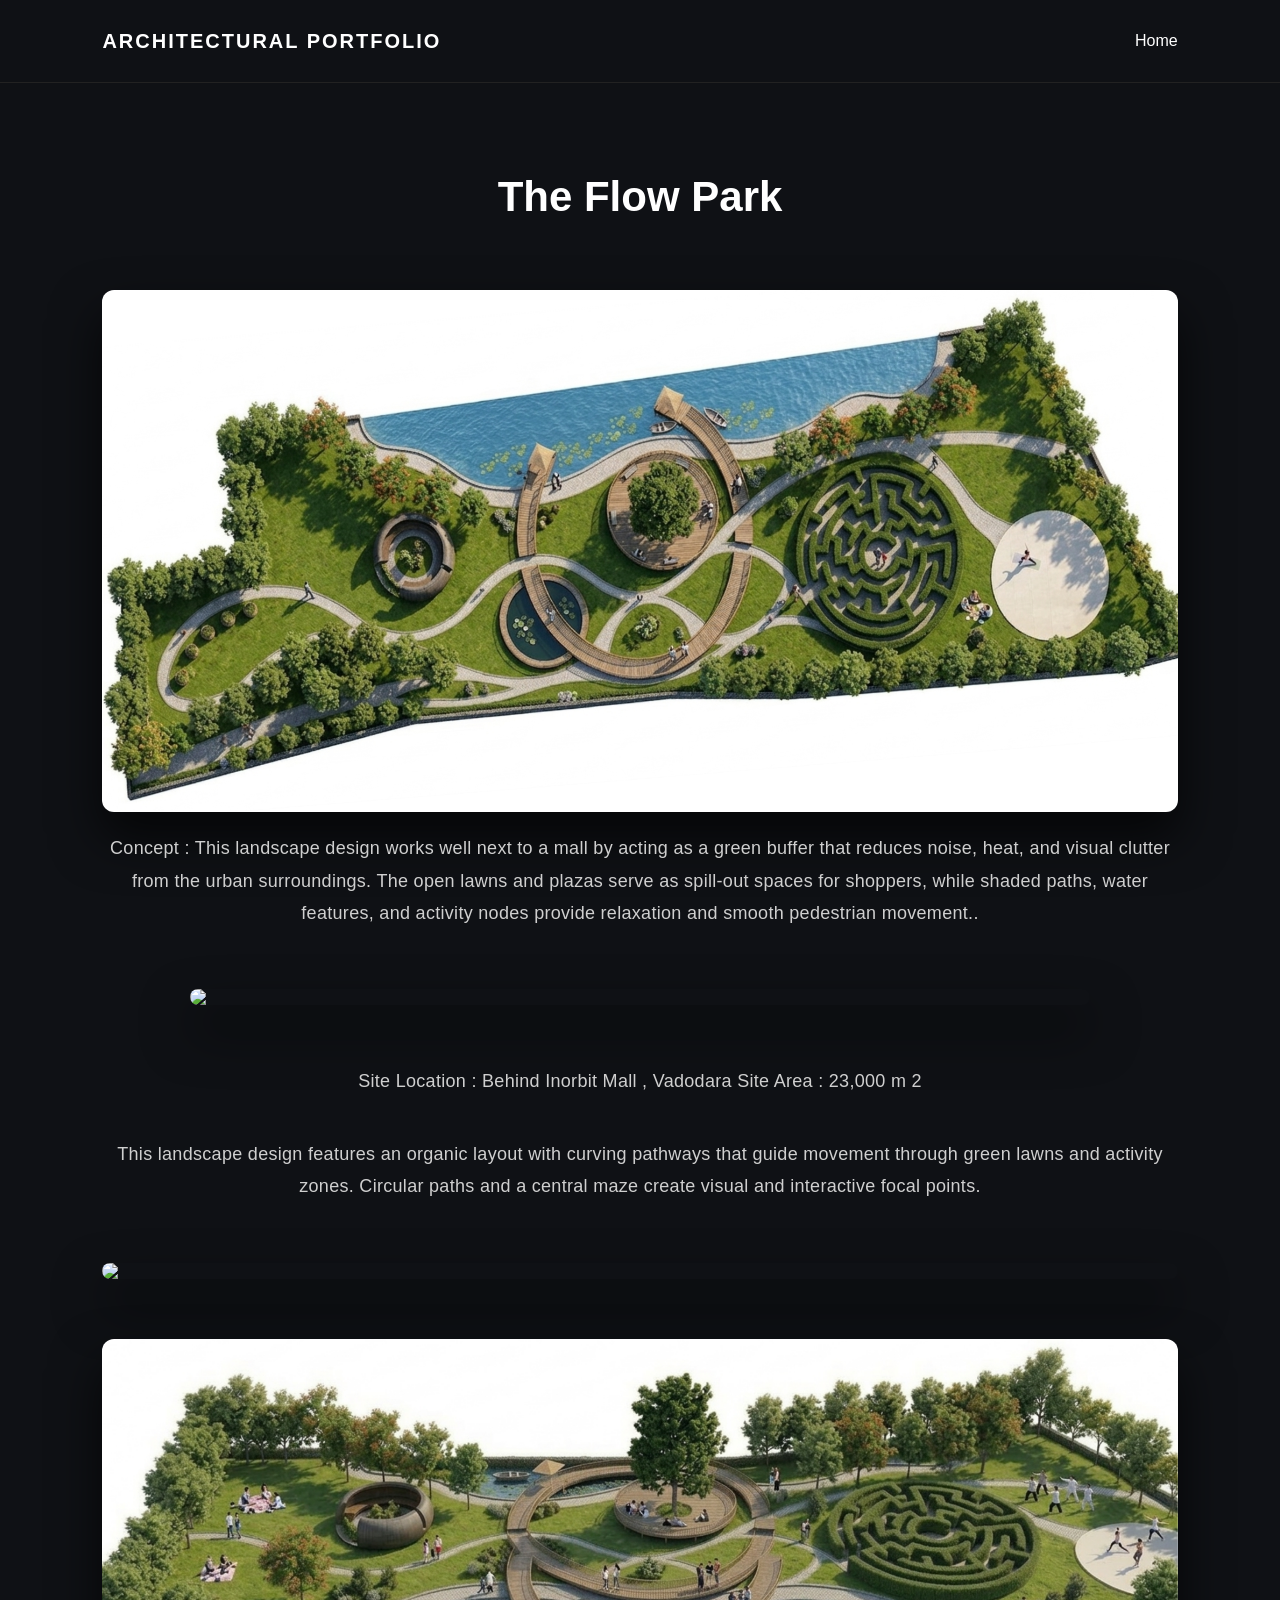
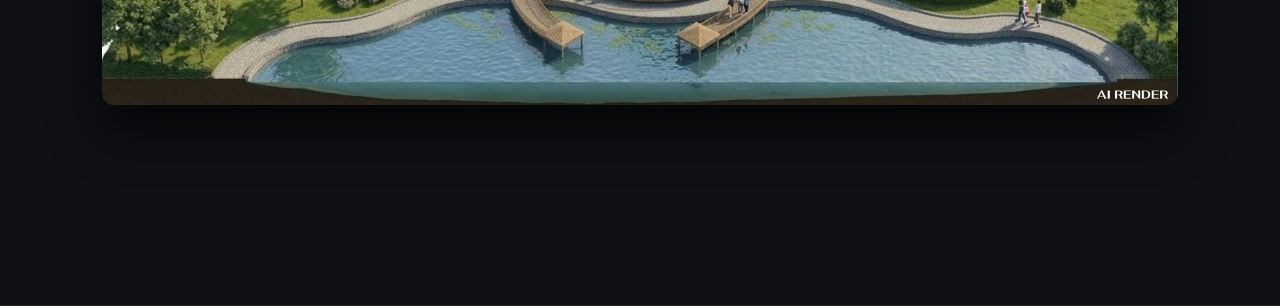
==== commit e077bc48: "Update project1.html" ====
--- a/project1.html
+++ b/project1.html
@@ -171,7 +171,7 @@
 </div>
 <div class="project-block">
 
-<img src="PROJECT 02 - 02 (1).png" class="small-image2" onclick="openImage(this.src)">
+<img src="PRO 2.png" class="small-image2" onclick="openImage(this.src)">
 
 </div>
 
@@ -197,6 +197,11 @@
 
 
 <!-- IMAGE -->
+ <div class="project-block">
+
+<img src="PRO 2 02.jpg.jpeg" onclick="openImage(this.src)">
+
+</div>
 
 <div class="project-block">
 
--- a/style.css
+++ b/style.css
@@ -617,6 +617,57 @@
 text-align:center;
 }
 
+
 .project-block{
 margin-bottom:60px;
 }
+
+
+
+.small-image{
+width:50%;
+max-width:350px;
+margin:auto;
+display:block;
+}
+
+.small-image1{
+width:50%;
+max-width:850px;
+margin:auto;
+display:block;
+}
+.small-image2{
+width:50%;
+max-width:900px;
+margin:auto;
+display:block;
+}
+.small-image3{
+width:50%;
+max-width:550px;
+margin:auto;
+display:block;
+}
+/* row of images */
+
+.image-row{
+display:flex;
+gap:35px;
+justify-content:center;
+flex-wrap:wrap;
+margin-top:40px;
+}
+
+.image-row img{
+width:23%;      /* smaller width */
+height:auto;    /* keeps full image */
+border-radius:12px;
+cursor:pointer;
+box-shadow:0 25px 50px rgba(0,0,0,0.7);
+transition:0.4s;
+}
+
+.image-row img:hover{
+transform:scale(1.02);
+}
